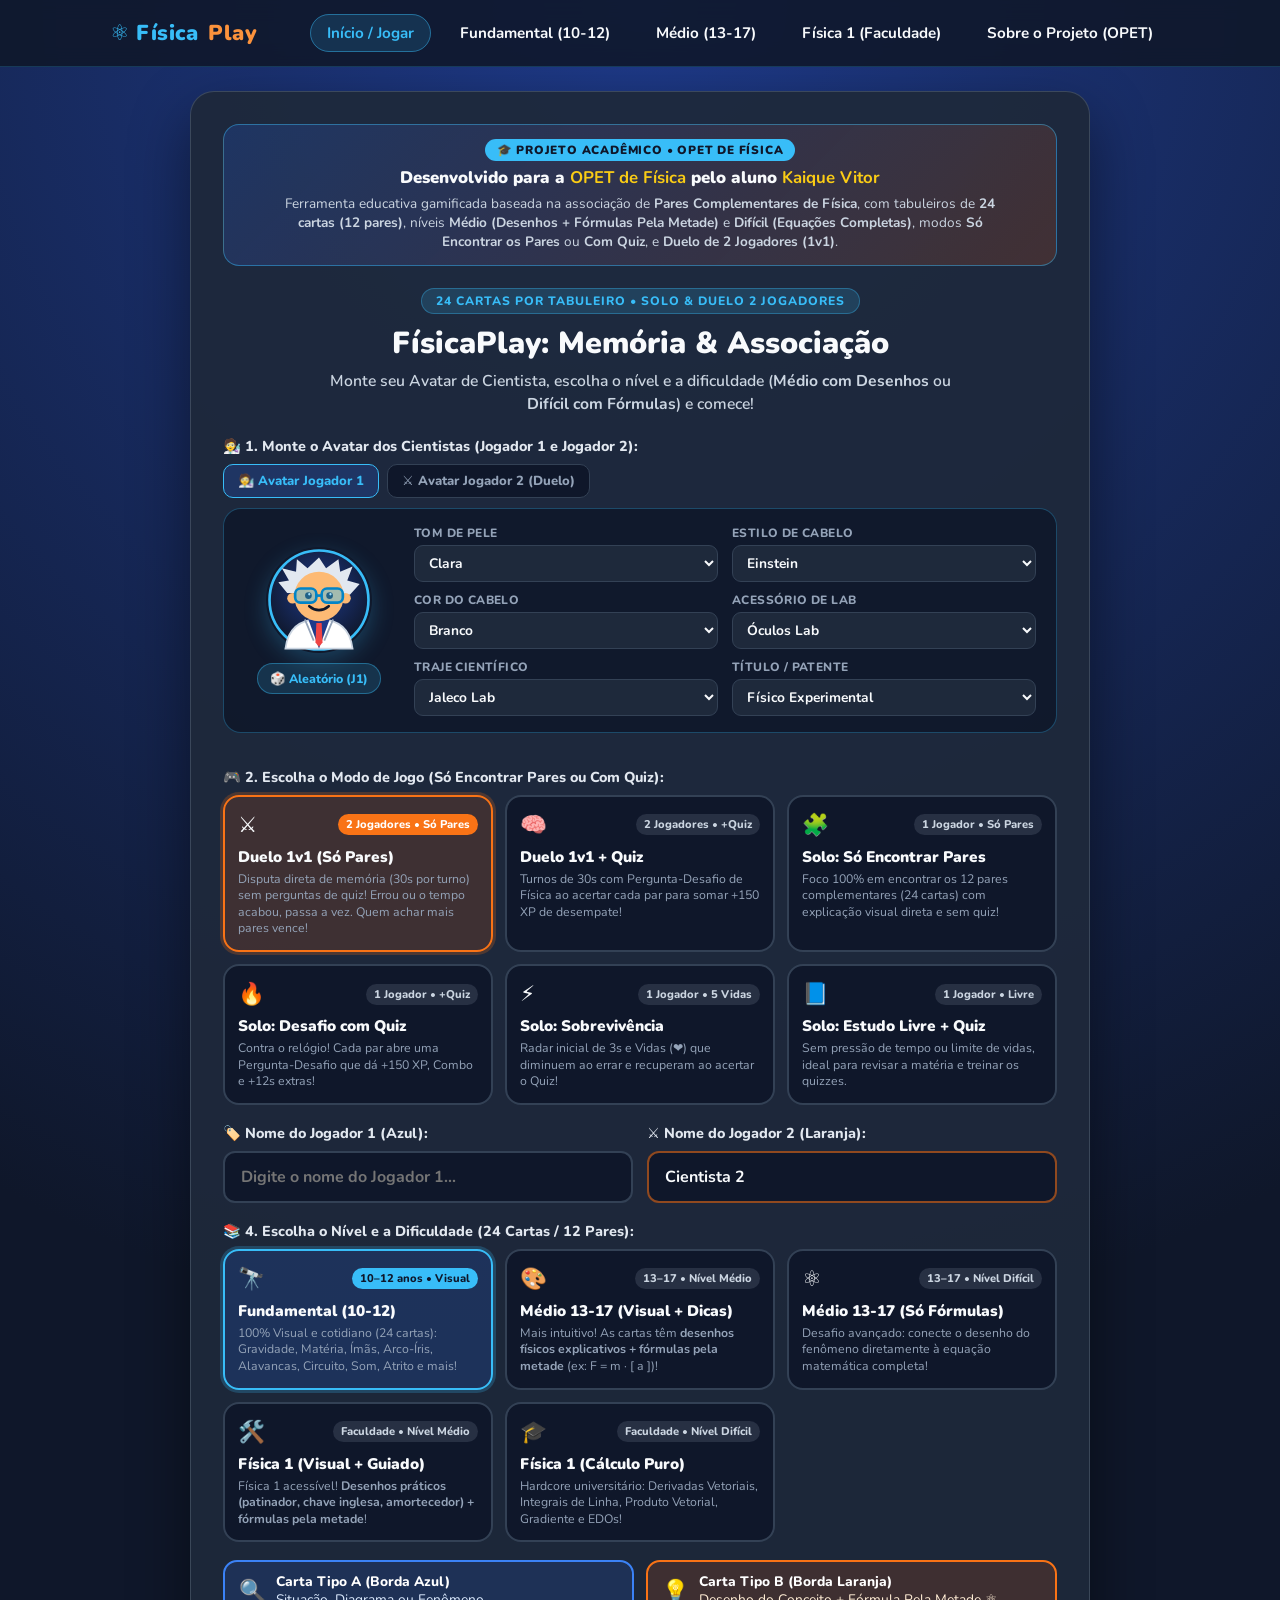
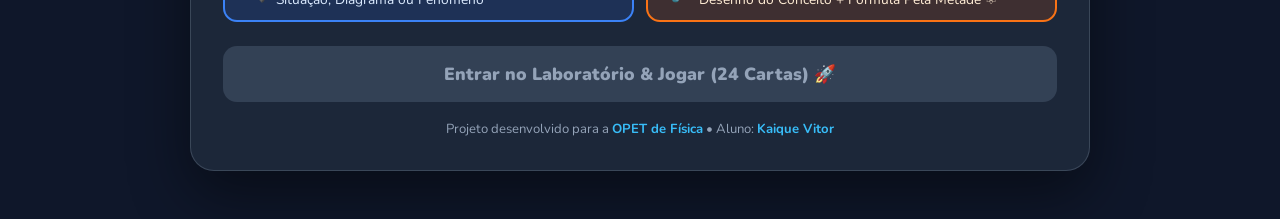
==== index.html @ 4a8e3b39 "Projeto FísicaPlay - OPET de Física (Kaique Vitor)" ====
<!DOCTYPE html>
<html lang="pt-BR">

<head>
    <meta charset="UTF-8">
    <meta name="viewport" content="width=device-width, initial-scale=1.0">
    <link rel="stylesheet" href="./css/reset.css">
    <link rel="stylesheet" href="./css/menu.css">
    <link rel="stylesheet" href="./css/login.css">
    <script defer src="./js/menu.js"></script>
    <script defer src="./js/avatar.js"></script>
    <script defer src="./js/login.js"></script>
    <title>FísicaPlay | Projeto OPET de Física - Kaique Vitor</title>
</head>

<body>
    <header id="header">
        <div class="container">
            <div class="flex">
                <a href="index.html" class="brand-logo">⚛️ Física<span>Play</span></a>
                <nav>
                    <ul>
                        <li><a href="index.html" class="active">Início / Jogar</a></li>
                        <li><a href="./page1.html">Fundamental (10-12)</a></li>
                        <li><a href="./pag2.html">Médio (13-17)</a></li>
                        <li><a href="./pag3.html">Física 1 (Faculdade)</a></li>
                        <li><a href="sobre.html">Sobre o Projeto (OPET)</a></li>
                    </ul>
                </nav>
            </div>
        </div>
    </header>

    <main class="home-main">
        <form class="login-form">
            <!-- Banner Institucional do Projeto OPET de Física - Aluno Kaique Vitor -->
            <div class="project-credit-banner">
                <span class="project-credit-tag">🎓 Projeto Acadêmico • OPET de Física</span>
                <p class="project-credit-title">
                    Desenvolvido para a <strong>OPET de Física</strong> pelo aluno <strong>Kaique Vitor</strong>
                </p>
                <p class="project-credit-desc">
                    Ferramenta educativa gamificada baseada na associação de <strong>Pares Complementares de Física</strong>, com tabuleiros de <strong>24 cartas (12 pares)</strong>, níveis <strong>Médio (Desenhos + Fórmulas Pela Metade)</strong> e <strong>Difícil (Equações Completas)</strong>, modos <strong>Só Encontrar os Pares</strong> ou <strong>Com Quiz</strong>, e <strong>Duelo de 2 Jogadores (1v1)</strong>.
                </p>
            </div>

            <div class="login__hearder">
                <span class="badge-pill">24 Cartas por Tabuleiro • Solo &amp; Duelo 2 Jogadores</span>
                <h1>FísicaPlay: Memória &amp; Associação</h1>
                <h2>Monte seu Avatar de Cientista, escolha o nível e a dificuldade (<strong>Médio com Desenhos</strong> ou <strong>Difícil com Fórmulas</strong>) e comece!</h2>
            </div>

            <!-- 1. Criador de Avatar de Cientista -->
            <div class="form-group">
                <span class="form-label">🧑‍🔬 1. Monte o Avatar dos Cientistas (Jogador 1 e Jogador 2):</span>
                <div id="avatar-creator-mount"></div>
            </div>

            <!-- 2. Seletor de Modo de Jogo -->
            <div class="form-group">
                <span class="form-label">🎮 2. Escolha o Modo de Jogo (Só Encontrar Pares ou Com Quiz):</span>
                <div class="mode-selector">
                    <label class="level-option">
                        <input type="radio" name="gameMode" value="duelo_pares" checked>
                        <div class="level-card">
                            <div class="level-card-header">
                                <span class="level-icon">⚔️</span>
                                <span class="level-age">2 Jogadores • Só Pares</span>
                            </div>
                            <div class="level-title">Duelo 1v1 (Só Pares)</div>
                            <p class="level-desc">Disputa direta de memória (30s por turno) sem perguntas de quiz! Errou ou o tempo acabou, passa a vez. Quem achar mais pares vence!</p>
                        </div>
                    </label>

                    <label class="level-option">
                        <input type="radio" name="gameMode" value="duelo">
                        <div class="level-card">
                            <div class="level-card-header">
                                <span class="level-icon">🧠</span>
                                <span class="level-age">2 Jogadores • +Quiz</span>
                            </div>
                            <div class="level-title">Duelo 1v1 + Quiz</div>
                            <p class="level-desc">Turnos de 30s com Pergunta-Desafio de Física ao acertar cada par para somar +150 XP de desempate!</p>
                        </div>
                    </label>

                    <label class="level-option">
                        <input type="radio" name="gameMode" value="solo_pares">
                        <div class="level-card">
                            <div class="level-card-header">
                                <span class="level-icon">🧩</span>
                                <span class="level-age">1 Jogador • Só Pares</span>
                            </div>
                            <div class="level-title">Solo: Só Encontrar Pares</div>
                            <p class="level-desc">Foco 100% em encontrar os 12 pares complementares (24 cartas) com explicação visual direta e sem quiz!</p>
                        </div>
                    </label>

                    <label class="level-option">
                        <input type="radio" name="gameMode" value="desafio">
                        <div class="level-card">
                            <div class="level-card-header">
                                <span class="level-icon">🔥</span>
                                <span class="level-age">1 Jogador • +Quiz</span>
                            </div>
                            <div class="level-title">Solo: Desafio com Quiz</div>
                            <p class="level-desc">Contra o relógio! Cada par abre uma Pergunta-Desafio que dá +150 XP, Combo e +12s extras!</p>
                        </div>
                    </label>

                    <label class="level-option">
                        <input type="radio" name="gameMode" value="sobrevivencia">
                        <div class="level-card">
                            <div class="level-card-header">
                                <span class="level-icon">⚡</span>
                                <span class="level-age">1 Jogador • 5 Vidas</span>
                            </div>
                            <div class="level-title">Solo: Sobrevivência</div>
                            <p class="level-desc">Radar inicial de 3s e Vidas (❤️) que diminuem ao errar e recuperam ao acertar o Quiz!</p>
                        </div>
                    </label>

                    <label class="level-option">
                        <input type="radio" name="gameMode" value="exploracao">
                        <div class="level-card">
                            <div class="level-card-header">
                                <span class="level-icon">📘</span>
                                <span class="level-age">1 Jogador • Livre</span>
                            </div>
                            <div class="level-title">Solo: Estudo Livre + Quiz</div>
                            <p class="level-desc">Sem pressão de tempo ou limite de vidas, ideal para revisar a matéria e treinar os quizzes.</p>
                        </div>
                    </label>
                </div>
            </div>

            <!-- 3. Nomes dos Jogadores (Jogador 1 e Jogador 2) -->
            <div class="form-group">
                <div class="players-names-grid two-players" id="players-names-grid">
                    <div>
                        <label for="player-name" class="form-label">🏷️ Nome do Jogador 1 (Azul):</label>
                        <input
                            id="player-name"
                            type="text"
                            placeholder="Digite o nome do Jogador 1..."
                            class="login__input"
                            autocomplete="off"
                            required
                        >
                    </div>
                    <div class="p2-input-wrap" id="p2-input-wrap">
                        <label for="player2-name" class="form-label">⚔️ Nome do Jogador 2 (Laranja):</label>
                        <input
                            id="player2-name"
                            type="text"
                            placeholder="Digite o nome do Jogador 2..."
                            class="login__input"
                            autocomplete="off"
                            value="Cientista 2"
                        >
                    </div>
                </div>
            </div>

            <!-- 4. Seletor de Nível e Dificuldade (Médio Visual vs Difícil Fórmulas) -->
            <div class="form-group">
                <span class="form-label">📚 4. Escolha o Nível e a Dificuldade (24 Cartas / 12 Pares):</span>
                <div class="level-selector">
                    <!-- Nível 1: Fundamental (Mantido como está) -->
                    <label class="level-option">
                        <input type="radio" name="level" value="fundamental" checked>
                        <div class="level-card">
                            <div class="level-card-header">
                                <span class="level-icon">🔭</span>
                                <span class="level-age">10–12 anos • Visual</span>
                            </div>
                            <div class="level-title">Fundamental (10-12)</div>
                            <p class="level-desc">100% Visual e cotidiano (24 cartas): Gravidade, Matéria, Ímãs, Arco-Íris, Alavancas, Circuito, Som, Atrito e mais!</p>
                        </div>
                    </label>

                    <!-- Nível 2A: Ensino Médio (13-17) - Nível Médio (Desenhos + Fórmulas Pela Metade) -->
                    <label class="level-option">
                        <input type="radio" name="level" value="medio">
                        <div class="level-card">
                            <div class="level-card-header">
                                <span class="level-icon">🎨</span>
                                <span class="level-age">13–17 • Nível Médio</span>
                            </div>
                            <div class="level-title">Médio 13-17 (Visual + Dicas)</div>
                            <p class="level-desc">Mais intuitivo! As cartas têm <strong>desenhos físicos explicativos + fórmulas pela metade</strong> (ex: <code>F = m · [ a ]</code>)!</p>
                        </div>
                    </label>

                    <!-- Nível 2B: Ensino Médio (13-17) - Nível Difícil (Fórmulas Puras) -->
                    <label class="level-option">
                        <input type="radio" name="level" value="medio_dificil">
                        <div class="level-card">
                            <div class="level-card-header">
                                <span class="level-icon">⚛️</span>
                                <span class="level-age">13–17 • Nível Difícil</span>
                            </div>
                            <div class="level-title">Médio 13-17 (Só Fórmulas)</div>
                            <p class="level-desc">Desafio avançado: conecte o desenho do fenômeno diretamente à equação matemática completa!</p>
                        </div>
                    </label>

                    <!-- Nível 3A: Física 1 (Faculdade) - Nível Médio (Desenhos + Fórmulas Pela Metade) -->
                    <label class="level-option">
                        <input type="radio" name="level" value="faculdade">
                        <div class="level-card">
                            <div class="level-card-header">
                                <span class="level-icon">🛠️</span>
                                <span class="level-age">Faculdade • Nível Médio</span>
                            </div>
                            <div class="level-title">Física 1 (Visual + Guiado)</div>
                            <p class="level-desc">Física 1 acessível! <strong>Desenhos práticos (patinador, chave inglesa, amortecedor) + fórmulas pela metade</strong>!</p>
                        </div>
                    </label>

                    <!-- Nível 3B: Física 1 (Faculdade) - Nível Difícil (Cálculo & Equações) -->
                    <label class="level-option">
                        <input type="radio" name="level" value="faculdade_dificil">
                        <div class="level-card">
                            <div class="level-card-header">
                                <span class="level-icon">🎓</span>
                                <span class="level-age">Faculdade • Nível Difícil</span>
                            </div>
                            <div class="level-title">Física 1 (Cálculo Puro)</div>
                            <p class="level-desc">Hardcore universitário: Derivadas Vetoriais, Integrais de Linha, Produto Vetorial, Gradiente e EDOs!</p>
                        </div>
                    </label>
                </div>
            </div>

            <!-- Dica Visual de Jogabilidade (UX) -->
            <div class="ux-legend-preview">
                <div class="ux-pill ux-pill--a">
                    <span class="ux-pill-icon">🔍</span>
                    <div>
                        <strong>Carta Tipo A (Borda Azul)</strong>
                        Situação, Diagrama ou Fenômeno
                    </div>
                </div>
                <div class="ux-pill ux-pill--b">
                    <span class="ux-pill-icon">💡</span>
                    <div>
                        <strong>Carta Tipo B (Borda Laranja)</strong>
                        Desenho do Conceito + Fórmula Pela Metade ⚛️
                    </div>
                </div>
            </div>

            <button type="submit" class="login__button" disabled>Entrar no Laboratório &amp; Jogar (24 Cartas) 🚀</button>

            <p class="project-footer-note">
                Projeto desenvolvido para a <strong>OPET de Física</strong> • Aluno: <strong>Kaique Vitor</strong>
            </p>
        </form>
    </main>
</body>

</html>
---- css/menu.css ----
:root {
  --bg-dark: #0f172a;
  --bg-card: rgba(30, 41, 59, 0.92);
  --blue-phenom: #2563eb;
  --blue-phenom-light: #dbeafe;
  --orange-concept: #ea580c;
  --orange-concept-light: #ffedd5;
  --accent-green: #16a34a;
  --text-light: #f8fafc;
  --text-muted: #cbd5e1;
}

html, body {
  min-height: 100vh;
  background: radial-gradient(circle at top, #1e3a8a 0%, #0f172a 70%);
  color: var(--text-light);
}

.container {
  max-width: 1100px;
  margin: 0 auto;
  padding: 0 20px;
}

.flex {
  display: flex;
  align-items: center;
  justify-content: space-between;
  flex-wrap: wrap;
  gap: 16px;
}

header#header {
  width: 100%;
  padding: 18px 0;
  position: sticky;
  top: 0;
  left: 0;
  z-index: 100;
  background: rgba(15, 23, 42, 0.88);
  backdrop-filter: blur(10px);
  border-bottom: 1px solid rgba(56, 189, 248, 0.2);
}

.brand-logo {
  display: flex;
  align-items: center;
  gap: 10px;
  color: #38bdf8;
  font-weight: 900;
  font-size: 1.35rem;
  text-decoration: none;
  letter-spacing: 0.5px;
}

.brand-logo span {
  color: #fb923c;
}

header ul {
  display: flex;
  align-items: center;
  gap: 12px;
  flex-wrap: wrap;
}

header ul li a {
  color: var(--text-light);
  text-decoration: none;
  font-weight: 700;
  font-size: 0.95rem;
  padding: 8px 16px;
  border-radius: 999px;
  transition: all 0.2s ease;
  border: 1px solid transparent;
}

header ul li a:hover,
header ul li a.active {
  background: rgba(56, 189, 248, 0.15);
  border-color: rgba(56, 189, 248, 0.45);
  color: #38bdf8;
}

@media screen and (max-width: 768px) {
  .flex {
    justify-content: center;
  }
  header ul {
    justify-content: center;
  }
}
---- css/login.css ----
.home-main {
  min-height: calc(100vh - 76px);
  display: flex;
  flex-direction: column;
  align-items: center;
  justify-content: center;
  padding: 24px 16px 48px;
}

.login-form {
  width: 100%;
  max-width: 900px;
  background: rgba(30, 41, 59, 0.94);
  border: 1px solid rgba(148, 163, 184, 0.25);
  border-radius: 24px;
  padding: 32px;
  box-shadow: 0 24px 60px rgba(0, 0, 0, 0.45);
  display: flex;
  flex-direction: column;
  align-items: center;
  text-align: center;
}

/* Card Institucional do Projeto OPET de Física - Kaique Vitor */
.project-credit-banner {
  width: 100%;
  background: linear-gradient(135deg, rgba(37, 99, 235, 0.22) 0%, rgba(234, 88, 12, 0.18) 100%);
  border: 1.5px solid rgba(56, 189, 248, 0.45);
  border-radius: 16px;
  padding: 14px 18px;
  margin-bottom: 22px;
  display: flex;
  flex-direction: column;
  align-items: center;
  gap: 5px;
  text-align: center;
}

.project-credit-tag {
  background: #38bdf8;
  color: #0f172a;
  font-size: 0.74rem;
  font-weight: 900;
  text-transform: uppercase;
  letter-spacing: 0.8px;
  padding: 3px 12px;
  border-radius: 999px;
}

.project-credit-title {
  font-size: 1.05rem;
  font-weight: 900;
  color: #f8fafc;
}

.project-credit-title strong {
  color: #facc15;
}

.project-credit-desc {
  font-size: 0.85rem;
  color: #cbd5e1;
  max-width: 720px;
  line-height: 1.4;
}

.login__hearder {
  display: flex;
  flex-direction: column;
  align-items: center;
  margin-bottom: 20px;
}

.login__hearder img {
  width: 70px;
  height: 70px;
  object-fit: contain;
  margin-bottom: 8px;
  filter: drop-shadow(0 6px 14px rgba(56, 189, 248, 0.35));
}

.login__hearder .badge-pill {
  background: rgba(56, 189, 248, 0.16);
  color: #38bdf8;
  border: 1px solid rgba(56, 189, 248, 0.35);
  font-size: 0.76rem;
  font-weight: 800;
  text-transform: uppercase;
  letter-spacing: 1px;
  padding: 4px 14px;
  border-radius: 999px;
  margin-bottom: 8px;
}

.login__hearder h1 {
  color: #f8fafc;
  font-size: 1.9rem;
  font-weight: 900;
  margin-bottom: 6px;
}

.login__hearder h2 {
  color: #cbd5e1;
  font-size: 0.98rem;
  font-weight: 600;
  max-width: 640px;
  line-height: 1.45;
}

/* Abas do Criador de Avatar (Jogador 1 vs Jogador 2) */
.avatar-slot-tabs {
  display: flex;
  gap: 8px;
  margin-bottom: 10px;
}

.avatar-slot-tab {
  background: #0f172a;
  color: #94a3b8;
  border: 1.5px solid #334155;
  padding: 7px 14px;
  border-radius: 10px;
  font-size: 0.82rem;
  font-weight: 800;
  cursor: pointer;
  transition: all 0.18s ease;
}

.avatar-slot-tab.active-slot-1 {
  background: rgba(37, 99, 235, 0.22);
  border-color: #38bdf8;
  color: #38bdf8;
}

.avatar-slot-tab.active-slot-2 {
  background: rgba(234, 88, 12, 0.22);
  border-color: #f97316;
  color: #fb923c;
}

/* Criador de Avatar de Cientista */
.avatar-creator-card {
  width: 100%;
  background: rgba(15, 23, 42, 0.85);
  border: 1px solid rgba(56, 189, 248, 0.3);
  border-radius: 18px;
  padding: 16px 20px;
  margin-bottom: 16px;
  display: grid;
  grid-template-columns: 150px 1fr;
  gap: 20px;
  align-items: center;
  text-align: left;
}

.avatar-creator-card.slot-2-card {
  border-color: rgba(249, 115, 22, 0.45);
}

.avatar-preview-column {
  display: flex;
  flex-direction: column;
  align-items: center;
  gap: 10px;
}

.avatar-preview-box {
  width: 106px;
  height: 106px;
  border-radius: 50%;
  box-shadow: 0 8px 22px rgba(56, 189, 248, 0.25);
}

.avatar-preview-box svg {
  width: 100%;
  height: 100%;
  display: block;
}

.btn-random-avatar {
  background: rgba(56, 189, 248, 0.16);
  color: #38bdf8;
  border: 1px solid rgba(56, 189, 248, 0.4);
  border-radius: 999px;
  padding: 6px 12px;
  font-size: 0.78rem;
  font-weight: 800;
  cursor: pointer;
  transition: all 0.18s ease;
}

.btn-random-avatar:hover {
  background: #38bdf8;
  color: #0f172a;
}

.avatar-controls-grid {
  display: grid;
  grid-template-columns: 1fr 1fr;
  gap: 10px 14px;
}

.avatar-control-item {
  display: flex;
  flex-direction: column;
  gap: 4px;
}

.avatar-control-item label {
  font-size: 0.75rem;
  font-weight: 800;
  color: #94a3b8;
  text-transform: uppercase;
  letter-spacing: 0.4px;
}

.avatar-select {
  background: #1e293b;
  color: #f8fafc;
  border: 1px solid #334155;
  border-radius: 9px;
  padding: 7px 10px;
  font-size: 0.86rem;
  font-weight: 700;
  outline: none;
  cursor: pointer;
}

.avatar-select:focus {
  border-color: #38bdf8;
}

/* Campos de Nome (Jogador 1 e Jogador 2 lado a lado no modo Duelo) */
.players-names-grid {
  display: grid;
  grid-template-columns: 1fr;
  gap: 14px;
  width: 100%;
}

.players-names-grid.two-players {
  grid-template-columns: 1fr 1fr;
}

.p2-input-wrap.hidden {
  display: none;
}

.p2-input-wrap .login__input {
  border-color: rgba(249, 115, 22, 0.55);
}

.p2-input-wrap .login__input:focus {
  border-color: #f97316;
  box-shadow: 0 0 0 3px rgba(249, 115, 22, 0.22);
}

/* Legenda Visual Tipo A vs Tipo B */
.ux-legend-preview {
  display: grid;
  grid-template-columns: 1fr 1fr;
  gap: 12px;
  width: 100%;
  margin-bottom: 18px;
}

.ux-pill {
  display: flex;
  align-items: center;
  gap: 10px;
  padding: 11px 14px;
  border-radius: 14px;
  text-align: left;
  font-size: 0.86rem;
  line-height: 1.3;
}

.ux-pill--a {
  background: rgba(37, 99, 235, 0.16);
  border: 2px solid #3b82f6;
  color: #dbeafe;
}

.ux-pill--b {
  background: rgba(234, 88, 12, 0.16);
  border: 2px solid #f97316;
  color: #ffedd5;
}

.ux-pill-icon {
  font-size: 1.35rem;
  flex-shrink: 0;
}

.ux-pill strong {
  display: block;
  font-weight: 800;
  color: #ffffff;
}

.form-group {
  width: 100%;
  margin-bottom: 18px;
  text-align: left;
}

.form-label {
  display: block;
  font-size: 0.9rem;
  font-weight: 800;
  color: #e2e8f0;
  margin-bottom: 8px;
}

.login__input {
  background: #0f172a;
  border: 2px solid #334155;
  border-radius: 12px;
  color: #f8fafc;
  font-size: 1rem;
  font-weight: 700;
  outline: none;
  padding: 13px 16px;
  width: 100%;
  transition: border-color 0.2s ease, box-shadow 0.2s ease;
}

.login__input:focus {
  border-color: #38bdf8;
  box-shadow: 0 0 0 3px rgba(56, 189, 248, 0.2);
}

/* Seletor de 3 Níveis e Modos de Jogo */
.level-selector,
.mode-selector {
  display: grid;
  grid-template-columns: repeat(3, 1fr);
  gap: 12px;
  width: 100%;
}

.level-option {
  position: relative;
  cursor: pointer;
}

.level-option input[type="radio"] {
  position: absolute;
  opacity: 0;
  pointer-events: none;
}

.level-card {
  display: flex;
  flex-direction: column;
  align-items: flex-start;
  padding: 13px;
  border-radius: 16px;
  background: #0f172a;
  border: 2px solid #334155;
  transition: all 0.2s ease;
  height: 100%;
  text-align: left;
}

.level-card-header {
  display: flex;
  align-items: center;
  justify-content: space-between;
  width: 100%;
  margin-bottom: 6px;
}

.level-icon {
  font-size: 1.35rem;
}

.level-age {
  font-size: 0.7rem;
  font-weight: 800;
  padding: 3px 8px;
  border-radius: 999px;
  background: rgba(148, 163, 184, 0.18);
  color: #cbd5e1;
}

.level-title {
  font-size: 0.96rem;
  font-weight: 900;
  color: #f8fafc;
  margin-bottom: 4px;
}

.level-desc {
  font-size: 0.77rem;
  color: #94a3b8;
  line-height: 1.35;
}

.level-option input[type="radio"]:checked + .level-card {
  border-color: #38bdf8;
  background: rgba(37, 99, 235, 0.18);
  box-shadow: 0 0 0 3px rgba(56, 189, 248, 0.22);
}

.level-option input[type="radio"]:checked + .level-card .level-age {
  background: #38bdf8;
  color: #0f172a;
}

.mode-selector .level-option input[type="radio"]:checked + .level-card {
  border-color: #f97316;
  background: rgba(234, 88, 12, 0.16);
  box-shadow: 0 0 0 3px rgba(249, 115, 22, 0.22);
}

.mode-selector .level-option input[type="radio"]:checked + .level-card .level-age {
  background: #f97316;
  color: #ffffff;
}

.login__button {
  background: linear-gradient(135deg, #2563eb 0%, #0284c7 100%);
  border-radius: 14px;
  color: #ffffff;
  cursor: pointer;
  font-size: 1.1rem;
  font-weight: 900;
  padding: 16px 24px;
  width: 100%;
  margin-top: 6px;
  transition: transform 0.15s ease, box-shadow 0.2s ease, opacity 0.2s ease;
  box-shadow: 0 10px 25px rgba(37, 99, 235, 0.4);
}

.login__button:hover:not(:disabled) {
  transform: translateY(-2px);
  box-shadow: 0 14px 30px rgba(37, 99, 235, 0.55);
}

.login__button:disabled {
  background: #334155;
  color: #94a3b8;
  cursor: not-allowed;
  box-shadow: none;
}

.project-footer-note {
  margin-top: 18px;
  font-size: 0.82rem;
  color: #94a3b8;
  text-align: center;
}

.project-footer-note strong {
  color: #38bdf8;
}

@media screen and (max-width: 780px) {
  .login-form {
    padding: 22px 16px;
  }
  .avatar-creator-card {
    grid-template-columns: 1fr;
    justify-items: center;
  }
  .avatar-controls-grid {
    width: 100%;
  }
  .ux-legend-preview,
  .level-selector,
  .mode-selector,
  .players-names-grid.two-players {
    grid-template-columns: 1fr;
  }
  .login__hearder h1 {
    font-size: 1.55rem;
  }
}
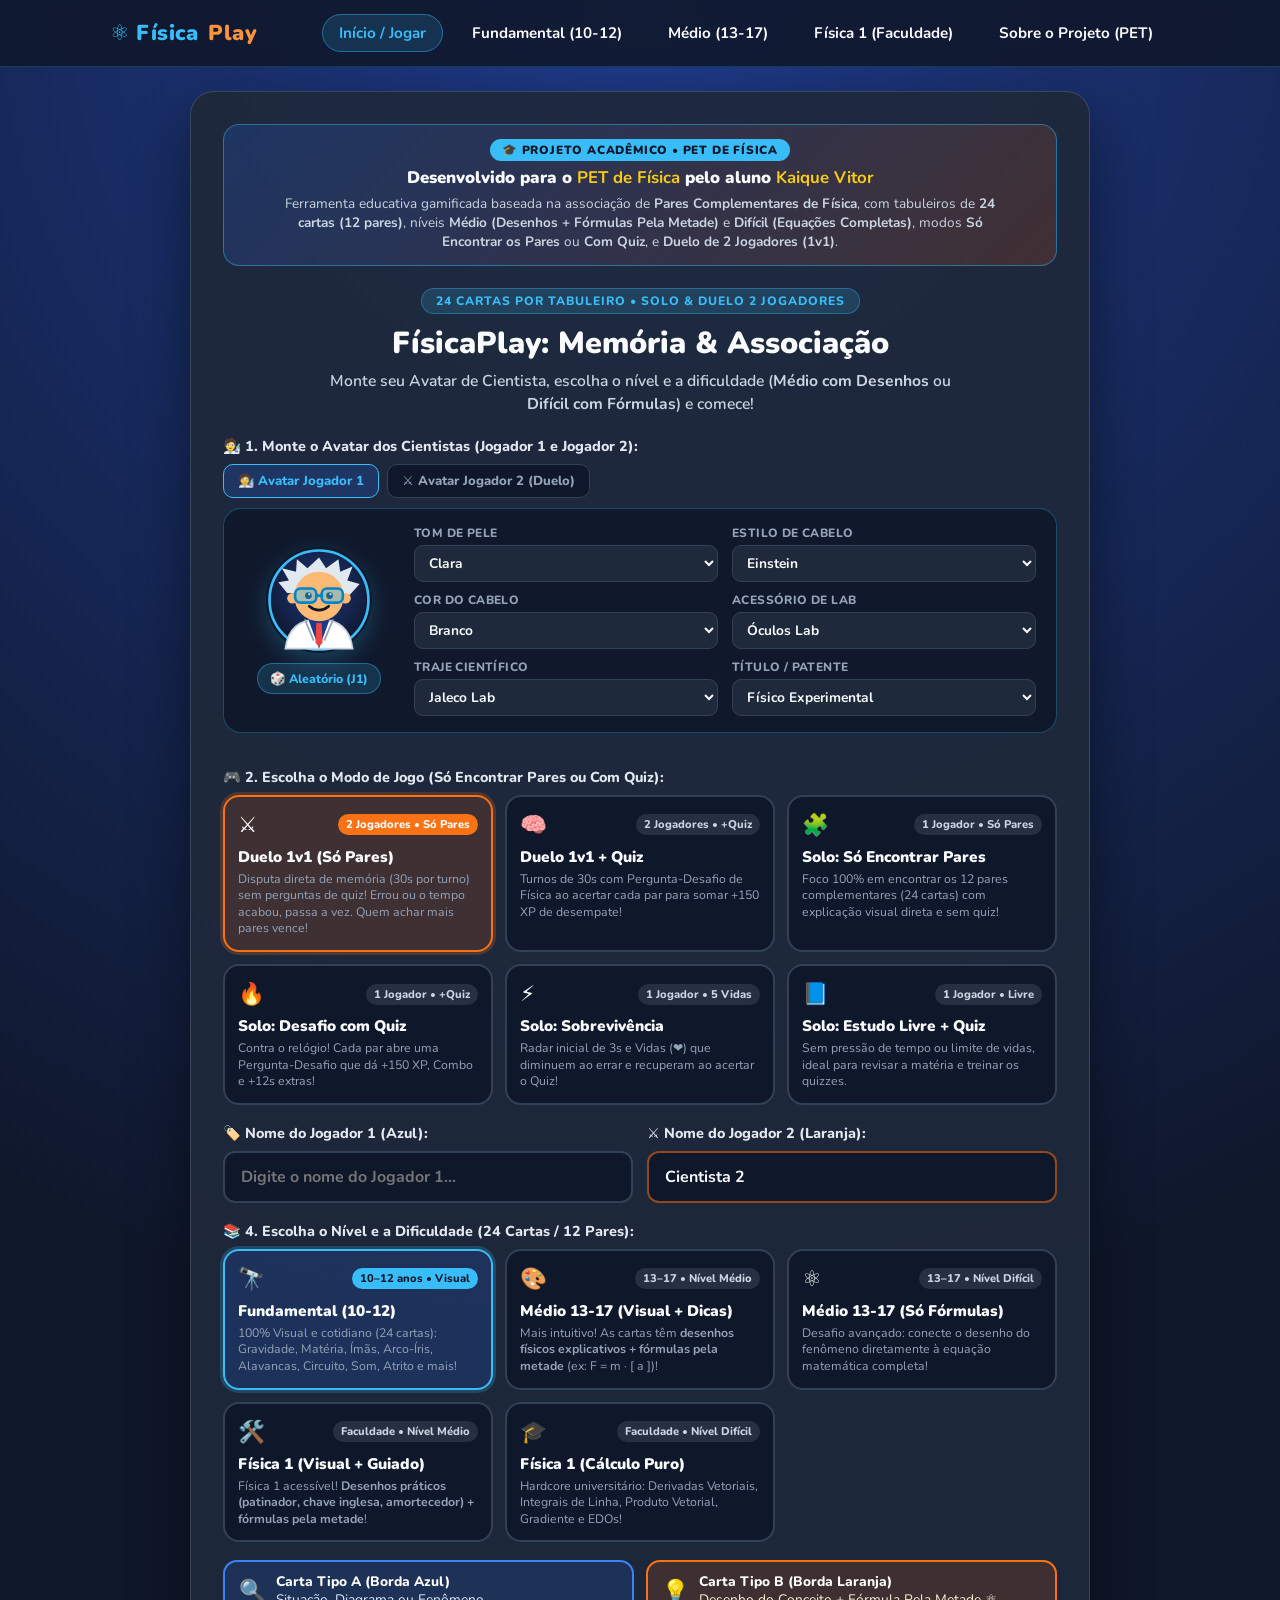
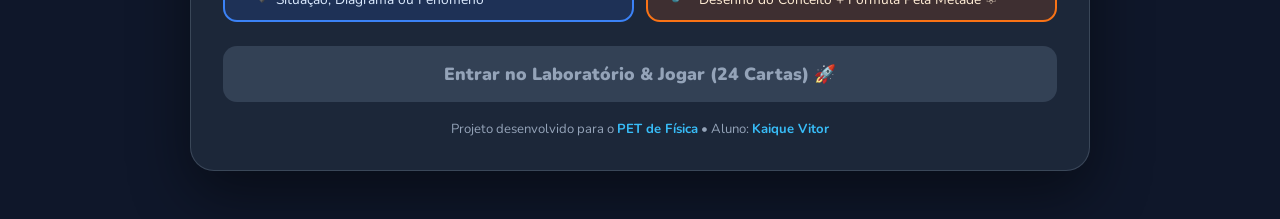
==== commit d3ddea10: "Projeto FísicaPlay - PET de Física (Kaique Vitor)" ====
--- a/index.html
+++ b/index.html
@@ -10,7 +10,7 @@
     <script defer src="./js/menu.js"></script>
     <script defer src="./js/avatar.js"></script>
     <script defer src="./js/login.js"></script>
-    <title>FísicaPlay | Projeto OPET de Física - Kaique Vitor</title>
+    <title>FísicaPlay | Projeto PET de Física - Kaique Vitor</title>
 </head>
 
 <body>
@@ -24,7 +24,7 @@
                         <li><a href="./page1.html">Fundamental (10-12)</a></li>
                         <li><a href="./pag2.html">Médio (13-17)</a></li>
                         <li><a href="./pag3.html">Física 1 (Faculdade)</a></li>
-                        <li><a href="sobre.html">Sobre o Projeto (OPET)</a></li>
+                        <li><a href="sobre.html">Sobre o Projeto (PET)</a></li>
                     </ul>
                 </nav>
             </div>
@@ -33,11 +33,11 @@
 
     <main class="home-main">
         <form class="login-form">
-            <!-- Banner Institucional do Projeto OPET de Física - Aluno Kaique Vitor -->
+            <!-- Banner Institucional do Projeto PET de Física - Aluno Kaique Vitor -->
             <div class="project-credit-banner">
-                <span class="project-credit-tag">🎓 Projeto Acadêmico • OPET de Física</span>
+                <span class="project-credit-tag">🎓 Projeto Acadêmico • PET de Física</span>
                 <p class="project-credit-title">
-                    Desenvolvido para a <strong>OPET de Física</strong> pelo aluno <strong>Kaique Vitor</strong>
+                    Desenvolvido para o <strong>PET de Física</strong> pelo aluno <strong>Kaique Vitor</strong>
                 </p>
                 <p class="project-credit-desc">
                     Ferramenta educativa gamificada baseada na associação de <strong>Pares Complementares de Física</strong>, com tabuleiros de <strong>24 cartas (12 pares)</strong>, níveis <strong>Médio (Desenhos + Fórmulas Pela Metade)</strong> e <strong>Difícil (Equações Completas)</strong>, modos <strong>Só Encontrar os Pares</strong> ou <strong>Com Quiz</strong>, e <strong>Duelo de 2 Jogadores (1v1)</strong>.
@@ -254,7 +254,7 @@
             <button type="submit" class="login__button" disabled>Entrar no Laboratório &amp; Jogar (24 Cartas) 🚀</button>
 
             <p class="project-footer-note">
-                Projeto desenvolvido para a <strong>OPET de Física</strong> • Aluno: <strong>Kaique Vitor</strong>
+                Projeto desenvolvido para o <strong>PET de Física</strong> • Aluno: <strong>Kaique Vitor</strong>
             </p>
         </form>
     </main>
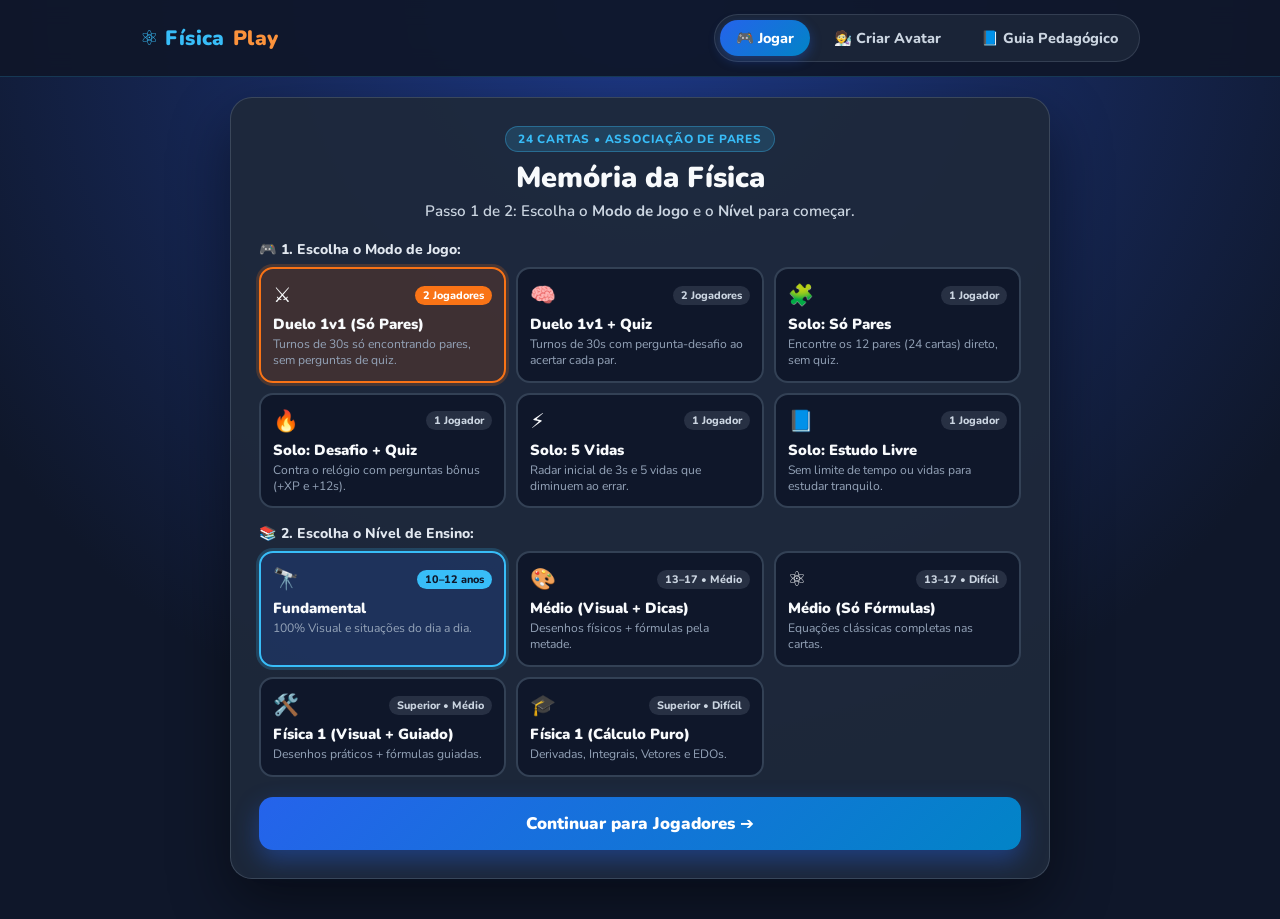
==== commit c58ae583: "Projeto FísicaPlay - PET de Física (Kaique Vitor)" ====
--- a/index.html
+++ b/index.html
@@ -10,7 +10,7 @@
     <script defer src="./js/menu.js"></script>
     <script defer src="./js/avatar.js"></script>
     <script defer src="./js/login.js"></script>
-    <title>FísicaPlay | Projeto PET de Física - Kaique Vitor</title>
+    <title>FísicaPlay | Jogo da Memória de Física</title>
 </head>
 
 <body>
@@ -20,11 +20,9 @@
                 <a href="index.html" class="brand-logo">⚛️ Física<span>Play</span></a>
                 <nav>
                     <ul>
-                        <li><a href="index.html" class="active">Início / Jogar</a></li>
-                        <li><a href="./page1.html">Fundamental (10-12)</a></li>
-                        <li><a href="./pag2.html">Médio (13-17)</a></li>
-                        <li><a href="./pag3.html">Física 1 (Faculdade)</a></li>
-                        <li><a href="sobre.html">Sobre o Projeto (PET)</a></li>
+                        <li><a href="index.html" class="active">🎮 Jogar</a></li>
+                        <li><a href="avatar.html">🧑‍🔬 Criar Avatar</a></li>
+                        <li><a href="sobre.html">📘 Guia Pedagógico</a></li>
                     </ul>
                 </nav>
             </div>
@@ -33,229 +31,226 @@
 
     <main class="home-main">
         <form class="login-form">
-            <!-- Banner Institucional do Projeto PET de Física - Aluno Kaique Vitor -->
-            <div class="project-credit-banner">
-                <span class="project-credit-tag">🎓 Projeto Acadêmico • PET de Física</span>
-                <p class="project-credit-title">
-                    Desenvolvido para o <strong>PET de Física</strong> pelo aluno <strong>Kaique Vitor</strong>
-                </p>
-                <p class="project-credit-desc">
-                    Ferramenta educativa gamificada baseada na associação de <strong>Pares Complementares de Física</strong>, com tabuleiros de <strong>24 cartas (12 pares)</strong>, níveis <strong>Médio (Desenhos + Fórmulas Pela Metade)</strong> e <strong>Difícil (Equações Completas)</strong>, modos <strong>Só Encontrar os Pares</strong> ou <strong>Com Quiz</strong>, e <strong>Duelo de 2 Jogadores (1v1)</strong>.
-                </p>
-            </div>
-
             <div class="login__hearder">
-                <span class="badge-pill">24 Cartas por Tabuleiro • Solo &amp; Duelo 2 Jogadores</span>
-                <h1>FísicaPlay: Memória &amp; Associação</h1>
-                <h2>Monte seu Avatar de Cientista, escolha o nível e a dificuldade (<strong>Médio com Desenhos</strong> ou <strong>Difícil com Fórmulas</strong>) e comece!</h2>
-            </div>
-
-            <!-- 1. Criador de Avatar de Cientista -->
-            <div class="form-group">
-                <span class="form-label">🧑‍🔬 1. Monte o Avatar dos Cientistas (Jogador 1 e Jogador 2):</span>
-                <div id="avatar-creator-mount"></div>
-            </div>
-
-            <!-- 2. Seletor de Modo de Jogo -->
-            <div class="form-group">
-                <span class="form-label">🎮 2. Escolha o Modo de Jogo (Só Encontrar Pares ou Com Quiz):</span>
-                <div class="mode-selector">
-                    <label class="level-option">
-                        <input type="radio" name="gameMode" value="duelo_pares" checked>
-                        <div class="level-card">
-                            <div class="level-card-header">
-                                <span class="level-icon">⚔️</span>
-                                <span class="level-age">2 Jogadores • Só Pares</span>
-                            </div>
-                            <div class="level-title">Duelo 1v1 (Só Pares)</div>
-                            <p class="level-desc">Disputa direta de memória (30s por turno) sem perguntas de quiz! Errou ou o tempo acabou, passa a vez. Quem achar mais pares vence!</p>
+                <span class="badge-pill">24 Cartas • Associação de Pares</span>
+                <h1>Memória da Física</h1>
+                <h2 id="step-subtitle">Passo 1 de 2: Escolha o <strong>Modo de Jogo</strong> e o <strong>Nível</strong> para começar.</h2>
+            </div>
+
+            <!-- ==============================================================
+                 ETAPA 1: ESCOLHER MODO DE JOGO E NÍVEL (TELA CLEAN E OBJETIVA)
+                 ============================================================== -->
+            <div id="step-1-container" class="step-container">
+                <!-- 1. Modo de Jogo -->
+                <div class="form-group">
+                    <span class="form-label">🎮 1. Escolha o Modo de Jogo:</span>
+                    <div class="mode-selector">
+                        <label class="level-option">
+                            <input type="radio" name="gameMode" value="duelo_pares" checked>
+                            <div class="level-card">
+                                <div class="level-card-header">
+                                    <span class="level-icon">⚔️</span>
+                                    <span class="level-age">2 Jogadores</span>
+                                </div>
+                                <div class="level-title">Duelo 1v1 (Só Pares)</div>
+                                <p class="level-desc">Turnos de 30s só encontrando pares, sem perguntas de quiz.</p>
+                            </div>
+                        </label>
+
+                        <label class="level-option">
+                            <input type="radio" name="gameMode" value="duelo">
+                            <div class="level-card">
+                                <div class="level-card-header">
+                                    <span class="level-icon">🧠</span>
+                                    <span class="level-age">2 Jogadores</span>
+                                </div>
+                                <div class="level-title">Duelo 1v1 + Quiz</div>
+                                <p class="level-desc">Turnos de 30s com pergunta-desafio ao acertar cada par.</p>
+                            </div>
+                        </label>
+
+                        <label class="level-option">
+                            <input type="radio" name="gameMode" value="solo_pares">
+                            <div class="level-card">
+                                <div class="level-card-header">
+                                    <span class="level-icon">🧩</span>
+                                    <span class="level-age">1 Jogador</span>
+                                </div>
+                                <div class="level-title">Solo: Só Pares</div>
+                                <p class="level-desc">Encontre os 12 pares (24 cartas) direto, sem quiz.</p>
+                            </div>
+                        </label>
+
+                        <label class="level-option">
+                            <input type="radio" name="gameMode" value="desafio">
+                            <div class="level-card">
+                                <div class="level-card-header">
+                                    <span class="level-icon">🔥</span>
+                                    <span class="level-age">1 Jogador</span>
+                                </div>
+                                <div class="level-title">Solo: Desafio + Quiz</div>
+                                <p class="level-desc">Contra o relógio com perguntas bônus (+XP e +12s).</p>
+                            </div>
+                        </label>
+
+                        <label class="level-option">
+                            <input type="radio" name="gameMode" value="sobrevivencia">
+                            <div class="level-card">
+                                <div class="level-card-header">
+                                    <span class="level-icon">⚡</span>
+                                    <span class="level-age">1 Jogador</span>
+                                </div>
+                                <div class="level-title">Solo: 5 Vidas</div>
+                                <p class="level-desc">Radar inicial de 3s e 5 vidas que diminuem ao errar.</p>
+                            </div>
+                        </label>
+
+                        <label class="level-option">
+                            <input type="radio" name="gameMode" value="exploracao">
+                            <div class="level-card">
+                                <div class="level-card-header">
+                                    <span class="level-icon">📘</span>
+                                    <span class="level-age">1 Jogador</span>
+                                </div>
+                                <div class="level-title">Solo: Estudo Livre</div>
+                                <p class="level-desc">Sem limite de tempo ou vidas para estudar tranquilo.</p>
+                            </div>
+                        </label>
+                    </div>
+                </div>
+
+                <!-- 2. Nível de Ensino -->
+                <div class="form-group">
+                    <span class="form-label">📚 2. Escolha o Nível de Ensino:</span>
+                    <div class="level-selector">
+                        <label class="level-option">
+                            <input type="radio" name="level" value="fundamental" checked>
+                            <div class="level-card">
+                                <div class="level-card-header">
+                                    <span class="level-icon">🔭</span>
+                                    <span class="level-age">10–12 anos</span>
+                                </div>
+                                <div class="level-title">Fundamental</div>
+                                <p class="level-desc">100% Visual e situações do dia a dia.</p>
+                            </div>
+                        </label>
+
+                        <label class="level-option">
+                            <input type="radio" name="level" value="medio">
+                            <div class="level-card">
+                                <div class="level-card-header">
+                                    <span class="level-icon">🎨</span>
+                                    <span class="level-age">13–17 • Médio</span>
+                                </div>
+                                <div class="level-title">Médio (Visual + Dicas)</div>
+                                <p class="level-desc">Desenhos físicos + fórmulas pela metade.</p>
+                            </div>
+                        </label>
+
+                        <label class="level-option">
+                            <input type="radio" name="level" value="medio_dificil">
+                            <div class="level-card">
+                                <div class="level-card-header">
+                                    <span class="level-icon">⚛️</span>
+                                    <span class="level-age">13–17 • Difícil</span>
+                                </div>
+                                <div class="level-title">Médio (Só Fórmulas)</div>
+                                <p class="level-desc">Equações clássicas completas nas cartas.</p>
+                            </div>
+                        </label>
+
+                        <label class="level-option">
+                            <input type="radio" name="level" value="faculdade">
+                            <div class="level-card">
+                                <div class="level-card-header">
+                                    <span class="level-icon">🛠️</span>
+                                    <span class="level-age">Superior • Médio</span>
+                                </div>
+                                <div class="level-title">Física 1 (Visual + Guiado)</div>
+                                <p class="level-desc">Desenhos práticos + fórmulas guiadas.</p>
+                            </div>
+                        </label>
+
+                        <label class="level-option">
+                            <input type="radio" name="level" value="faculdade_dificil">
+                            <div class="level-card">
+                                <div class="level-card-header">
+                                    <span class="level-icon">🎓</span>
+                                    <span class="level-age">Superior • Difícil</span>
+                                </div>
+                                <div class="level-title">Física 1 (Cálculo Puro)</div>
+                                <p class="level-desc">Derivadas, Integrais, Vetores e EDOs.</p>
+                            </div>
+                        </label>
+                    </div>
+                </div>
+
+                <button type="button" id="btn-next-step" class="login__button">
+                    Continuar para Jogadores ➔
+                </button>
+            </div>
+
+            <!-- ==============================================================
+                 ETAPA 2: NOME E AVATAR DOS JOGADORES (APARECE APÓS ESCOLHER O MODO)
+                 ============================================================== -->
+            <div id="step-2-container" class="step-container hidden">
+                <div class="selected-summary-bar">
+                    <span id="selected-mode-summary" class="summary-pill">⚔️ Duelo 1v1 • 🔭 Fundamental</span>
+                    <button type="button" id="btn-back-step" class="btn-change-mode">⬅ Alterar Modo/Nível</button>
+                </div>
+
+                <div class="players-setup-grid two-players" id="players-names-grid">
+                    <!-- Card Jogador 1 -->
+                    <div class="player-setup-card player-setup-card--p1">
+                        <div class="setup-avatar-row">
+                            <div id="preview-p1-avatar" class="setup-mini-avatar"></div>
+                            <div class="setup-avatar-actions">
+                                <span class="setup-player-tag tag-p1">Jogador 1 (Azul)</span>
+                                <div class="setup-avatar-btns">
+                                    <button type="button" id="btn-rand-p1" class="btn-mini-action">🎲 Sortear</button>
+                                    <a href="avatar.html" class="btn-mini-action">✏️ Editar Avatar</a>
+                                </div>
+                            </div>
                         </div>
-                    </label>
-
-                    <label class="level-option">
-                        <input type="radio" name="gameMode" value="duelo">
-                        <div class="level-card">
-                            <div class="level-card-header">
-                                <span class="level-icon">🧠</span>
-                                <span class="level-age">2 Jogadores • +Quiz</span>
-                            </div>
-                            <div class="level-title">Duelo 1v1 + Quiz</div>
-                            <p class="level-desc">Turnos de 30s com Pergunta-Desafio de Física ao acertar cada par para somar +150 XP de desempate!</p>
-                        </div>
-                    </label>
-
-                    <label class="level-option">
-                        <input type="radio" name="gameMode" value="solo_pares">
-                        <div class="level-card">
-                            <div class="level-card-header">
-                                <span class="level-icon">🧩</span>
-                                <span class="level-age">1 Jogador • Só Pares</span>
-                            </div>
-                            <div class="level-title">Solo: Só Encontrar Pares</div>
-                            <p class="level-desc">Foco 100% em encontrar os 12 pares complementares (24 cartas) com explicação visual direta e sem quiz!</p>
-                        </div>
-                    </label>
-
-                    <label class="level-option">
-                        <input type="radio" name="gameMode" value="desafio">
-                        <div class="level-card">
-                            <div class="level-card-header">
-                                <span class="level-icon">🔥</span>
-                                <span class="level-age">1 Jogador • +Quiz</span>
-                            </div>
-                            <div class="level-title">Solo: Desafio com Quiz</div>
-                            <p class="level-desc">Contra o relógio! Cada par abre uma Pergunta-Desafio que dá +150 XP, Combo e +12s extras!</p>
-                        </div>
-                    </label>
-
-                    <label class="level-option">
-                        <input type="radio" name="gameMode" value="sobrevivencia">
-                        <div class="level-card">
-                            <div class="level-card-header">
-                                <span class="level-icon">⚡</span>
-                                <span class="level-age">1 Jogador • 5 Vidas</span>
-                            </div>
-                            <div class="level-title">Solo: Sobrevivência</div>
-                            <p class="level-desc">Radar inicial de 3s e Vidas (❤️) que diminuem ao errar e recuperam ao acertar o Quiz!</p>
-                        </div>
-                    </label>
-
-                    <label class="level-option">
-                        <input type="radio" name="gameMode" value="exploracao">
-                        <div class="level-card">
-                            <div class="level-card-header">
-                                <span class="level-icon">📘</span>
-                                <span class="level-age">1 Jogador • Livre</span>
-                            </div>
-                            <div class="level-title">Solo: Estudo Livre + Quiz</div>
-                            <p class="level-desc">Sem pressão de tempo ou limite de vidas, ideal para revisar a matéria e treinar os quizzes.</p>
-                        </div>
-                    </label>
-                </div>
-            </div>
-
-            <!-- 3. Nomes dos Jogadores (Jogador 1 e Jogador 2) -->
-            <div class="form-group">
-                <div class="players-names-grid two-players" id="players-names-grid">
-                    <div>
-                        <label for="player-name" class="form-label">🏷️ Nome do Jogador 1 (Azul):</label>
+                        <label for="player-name" class="form-label">Nome do Jogador 1:</label>
                         <input
                             id="player-name"
                             type="text"
-                            placeholder="Digite o nome do Jogador 1..."
+                            placeholder="Digite seu nome..."
                             class="login__input"
                             autocomplete="off"
                             required
                         >
                     </div>
-                    <div class="p2-input-wrap" id="p2-input-wrap">
-                        <label for="player2-name" class="form-label">⚔️ Nome do Jogador 2 (Laranja):</label>
+
+                    <!-- Card Jogador 2 (Exibido apenas nos modos de 2 Jogadores) -->
+                    <div class="player-setup-card player-setup-card--p2 p2-input-wrap" id="p2-input-wrap">
+                        <div class="setup-avatar-row">
+                            <div id="preview-p2-avatar" class="setup-mini-avatar"></div>
+                            <div class="setup-avatar-actions">
+                                <span class="setup-player-tag tag-p2">Jogador 2 (Laranja)</span>
+                                <div class="setup-avatar-btns">
+                                    <button type="button" id="btn-rand-p2" class="btn-mini-action">🎲 Sortear</button>
+                                    <a href="avatar.html" class="btn-mini-action">✏️ Editar Avatar</a>
+                                </div>
+                            </div>
+                        </div>
+                        <label for="player2-name" class="form-label">Nome do Jogador 2:</label>
                         <input
                             id="player2-name"
                             type="text"
-                            placeholder="Digite o nome do Jogador 2..."
+                            placeholder="Nome do Jogador 2..."
                             class="login__input"
                             autocomplete="off"
                             value="Cientista 2"
                         >
                     </div>
                 </div>
-            </div>
-
-            <!-- 4. Seletor de Nível e Dificuldade (Médio Visual vs Difícil Fórmulas) -->
-            <div class="form-group">
-                <span class="form-label">📚 4. Escolha o Nível e a Dificuldade (24 Cartas / 12 Pares):</span>
-                <div class="level-selector">
-                    <!-- Nível 1: Fundamental (Mantido como está) -->
-                    <label class="level-option">
-                        <input type="radio" name="level" value="fundamental" checked>
-                        <div class="level-card">
-                            <div class="level-card-header">
-                                <span class="level-icon">🔭</span>
-                                <span class="level-age">10–12 anos • Visual</span>
-                            </div>
-                            <div class="level-title">Fundamental (10-12)</div>
-                            <p class="level-desc">100% Visual e cotidiano (24 cartas): Gravidade, Matéria, Ímãs, Arco-Íris, Alavancas, Circuito, Som, Atrito e mais!</p>
-                        </div>
-                    </label>
-
-                    <!-- Nível 2A: Ensino Médio (13-17) - Nível Médio (Desenhos + Fórmulas Pela Metade) -->
-                    <label class="level-option">
-                        <input type="radio" name="level" value="medio">
-                        <div class="level-card">
-                            <div class="level-card-header">
-                                <span class="level-icon">🎨</span>
-                                <span class="level-age">13–17 • Nível Médio</span>
-                            </div>
-                            <div class="level-title">Médio 13-17 (Visual + Dicas)</div>
-                            <p class="level-desc">Mais intuitivo! As cartas têm <strong>desenhos físicos explicativos + fórmulas pela metade</strong> (ex: <code>F = m · [ a ]</code>)!</p>
-                        </div>
-                    </label>
-
-                    <!-- Nível 2B: Ensino Médio (13-17) - Nível Difícil (Fórmulas Puras) -->
-                    <label class="level-option">
-                        <input type="radio" name="level" value="medio_dificil">
-                        <div class="level-card">
-                            <div class="level-card-header">
-                                <span class="level-icon">⚛️</span>
-                                <span class="level-age">13–17 • Nível Difícil</span>
-                            </div>
-                            <div class="level-title">Médio 13-17 (Só Fórmulas)</div>
-                            <p class="level-desc">Desafio avançado: conecte o desenho do fenômeno diretamente à equação matemática completa!</p>
-                        </div>
-                    </label>
-
-                    <!-- Nível 3A: Física 1 (Faculdade) - Nível Médio (Desenhos + Fórmulas Pela Metade) -->
-                    <label class="level-option">
-                        <input type="radio" name="level" value="faculdade">
-                        <div class="level-card">
-                            <div class="level-card-header">
-                                <span class="level-icon">🛠️</span>
-                                <span class="level-age">Faculdade • Nível Médio</span>
-                            </div>
-                            <div class="level-title">Física 1 (Visual + Guiado)</div>
-                            <p class="level-desc">Física 1 acessível! <strong>Desenhos práticos (patinador, chave inglesa, amortecedor) + fórmulas pela metade</strong>!</p>
-                        </div>
-                    </label>
-
-                    <!-- Nível 3B: Física 1 (Faculdade) - Nível Difícil (Cálculo & Equações) -->
-                    <label class="level-option">
-                        <input type="radio" name="level" value="faculdade_dificil">
-                        <div class="level-card">
-                            <div class="level-card-header">
-                                <span class="level-icon">🎓</span>
-                                <span class="level-age">Faculdade • Nível Difícil</span>
-                            </div>
-                            <div class="level-title">Física 1 (Cálculo Puro)</div>
-                            <p class="level-desc">Hardcore universitário: Derivadas Vetoriais, Integrais de Linha, Produto Vetorial, Gradiente e EDOs!</p>
-                        </div>
-                    </label>
-                </div>
-            </div>
-
-            <!-- Dica Visual de Jogabilidade (UX) -->
-            <div class="ux-legend-preview">
-                <div class="ux-pill ux-pill--a">
-                    <span class="ux-pill-icon">🔍</span>
-                    <div>
-                        <strong>Carta Tipo A (Borda Azul)</strong>
-                        Situação, Diagrama ou Fenômeno
-                    </div>
-                </div>
-                <div class="ux-pill ux-pill--b">
-                    <span class="ux-pill-icon">💡</span>
-                    <div>
-                        <strong>Carta Tipo B (Borda Laranja)</strong>
-                        Desenho do Conceito + Fórmula Pela Metade ⚛️
-                    </div>
-                </div>
-            </div>
-
-            <button type="submit" class="login__button" disabled>Entrar no Laboratório &amp; Jogar (24 Cartas) 🚀</button>
-
-            <p class="project-footer-note">
-                Projeto desenvolvido para o <strong>PET de Física</strong> • Aluno: <strong>Kaique Vitor</strong>
-            </p>
+
+                <button type="submit" class="login__button">
+                    🚀 Iniciar Partida Agora!
+                </button>
+            </div>
         </form>
     </main>
 </body>
--- a/css/menu.css
+++ b/css/menu.css
@@ -14,10 +14,11 @@
   min-height: 100vh;
   background: radial-gradient(circle at top, #1e3a8a 0%, #0f172a 70%);
   color: var(--text-light);
+  -webkit-tap-highlight-color: transparent;
 }
 
 .container {
-  max-width: 1100px;
+  max-width: 1040px;
   margin: 0 auto;
   padding: 0 20px;
 }
@@ -26,67 +27,119 @@
   display: flex;
   align-items: center;
   justify-content: space-between;
-  flex-wrap: wrap;
   gap: 16px;
 }
 
 header#header {
   width: 100%;
-  padding: 18px 0;
+  padding: 14px 0;
   position: sticky;
   top: 0;
   left: 0;
   z-index: 100;
-  background: rgba(15, 23, 42, 0.88);
-  backdrop-filter: blur(10px);
+  background: rgba(15, 23, 42, 0.94);
+  backdrop-filter: blur(12px);
   border-bottom: 1px solid rgba(56, 189, 248, 0.2);
 }
 
 .brand-logo {
-  display: flex;
+  display: inline-flex;
   align-items: center;
-  gap: 10px;
+  gap: 8px;
   color: #38bdf8;
   font-weight: 900;
-  font-size: 1.35rem;
+  font-size: 1.3rem;
   text-decoration: none;
-  letter-spacing: 0.5px;
+  letter-spacing: 0.4px;
+  flex-shrink: 0;
 }
 
 .brand-logo span {
   color: #fb923c;
 }
 
+header nav {
+  display: flex;
+  align-items: center;
+}
+
 header ul {
   display: flex;
   align-items: center;
-  gap: 12px;
-  flex-wrap: wrap;
+  gap: 8px;
+  background: rgba(30, 41, 59, 0.8);
+  padding: 5px;
+  border-radius: 999px;
+  border: 1px solid rgba(148, 163, 184, 0.2);
 }
 
 header ul li a {
-  color: var(--text-light);
+  color: #cbd5e1;
   text-decoration: none;
-  font-weight: 700;
-  font-size: 0.95rem;
+  font-weight: 800;
+  font-size: 0.9rem;
   padding: 8px 16px;
   border-radius: 999px;
   transition: all 0.2s ease;
-  border: 1px solid transparent;
+  display: inline-flex;
+  align-items: center;
+  gap: 6px;
+  white-space: nowrap;
 }
 
-header ul li a:hover,
-header ul li a.active {
-  background: rgba(56, 189, 248, 0.15);
-  border-color: rgba(56, 189, 248, 0.45);
-  color: #38bdf8;
+header ul li a:hover {
+  color: #f8fafc;
+  background: rgba(255, 255, 255, 0.06);
 }
 
-@media screen and (max-width: 768px) {
+header ul li a.active {
+  background: linear-gradient(135deg, #2563eb 0%, #0284c7 100%);
+  color: #ffffff;
+  box-shadow: 0 4px 12px rgba(37, 99, 235, 0.35);
+}
+
+/* Menu Mobile: Barra segmentada limpa de 3 abas (estilo aplicativo nativo) */
+@media screen and (max-width: 640px) {
+  header#header {
+    padding: 10px 0;
+  }
+
+  .container {
+    padding: 0 12px;
+  }
+
   .flex {
+    flex-direction: column;
+    gap: 8px;
+  }
+
+  .brand-logo {
+    font-size: 1.15rem;
+  }
+
+  header nav {
+    width: 100%;
+  }
+
+  header ul {
+    width: 100%;
+    display: grid;
+    grid-template-columns: repeat(3, 1fr);
+    gap: 4px;
+    padding: 4px;
+    border-radius: 14px;
+  }
+
+  header ul li {
+    width: 100%;
+  }
+
+  header ul li a {
+    width: 100%;
     justify-content: center;
-  }
-  header ul {
-    justify-content: center;
+    padding: 8px 6px;
+    font-size: 0.78rem;
+    border-radius: 10px;
+    gap: 4px;
   }
 }
--- a/css/login.css
+++ b/css/login.css
@@ -1,19 +1,27 @@
+.hidden {
+  display: none !important;
+}
+
+.w-full {
+  width: 100%;
+}
+
 .home-main {
-  min-height: calc(100vh - 76px);
+  min-height: calc(100vh - 72px);
   display: flex;
   flex-direction: column;
   align-items: center;
   justify-content: center;
-  padding: 24px 16px 48px;
+  padding: 20px 16px 40px;
 }
 
 .login-form {
   width: 100%;
-  max-width: 900px;
+  max-width: 820px;
   background: rgba(30, 41, 59, 0.94);
   border: 1px solid rgba(148, 163, 184, 0.25);
-  border-radius: 24px;
-  padding: 32px;
+  border-radius: 22px;
+  padding: 28px;
   box-shadow: 0 24px 60px rgba(0, 0, 0, 0.45);
   display: flex;
   flex-direction: column;
@@ -21,106 +29,368 @@
   text-align: center;
 }
 
-/* Card Institucional do Projeto OPET de Física - Kaique Vitor */
-.project-credit-banner {
-  width: 100%;
-  background: linear-gradient(135deg, rgba(37, 99, 235, 0.22) 0%, rgba(234, 88, 12, 0.18) 100%);
-  border: 1.5px solid rgba(56, 189, 248, 0.45);
-  border-radius: 16px;
-  padding: 14px 18px;
-  margin-bottom: 22px;
-  display: flex;
-  flex-direction: column;
-  align-items: center;
-  gap: 5px;
-  text-align: center;
-}
-
-.project-credit-tag {
-  background: #38bdf8;
-  color: #0f172a;
-  font-size: 0.74rem;
-  font-weight: 900;
-  text-transform: uppercase;
-  letter-spacing: 0.8px;
-  padding: 3px 12px;
-  border-radius: 999px;
-}
-
-.project-credit-title {
-  font-size: 1.05rem;
-  font-weight: 900;
-  color: #f8fafc;
-}
-
-.project-credit-title strong {
-  color: #facc15;
-}
-
-.project-credit-desc {
-  font-size: 0.85rem;
-  color: #cbd5e1;
-  max-width: 720px;
-  line-height: 1.4;
+.step-container {
+  width: 100%;
+  display: flex;
+  flex-direction: column;
+  align-items: center;
+  animation: stepFadeIn 0.22s ease;
+}
+
+@keyframes stepFadeIn {
+  from {
+    opacity: 0;
+    transform: translateY(6px);
+  }
+  to {
+    opacity: 1;
+    transform: translateY(0);
+  }
 }
 
 .login__hearder {
   display: flex;
   flex-direction: column;
   align-items: center;
-  margin-bottom: 20px;
-}
-
-.login__hearder img {
-  width: 70px;
-  height: 70px;
-  object-fit: contain;
-  margin-bottom: 8px;
-  filter: drop-shadow(0 6px 14px rgba(56, 189, 248, 0.35));
+  margin-bottom: 18px;
 }
 
 .login__hearder .badge-pill {
   background: rgba(56, 189, 248, 0.16);
   color: #38bdf8;
   border: 1px solid rgba(56, 189, 248, 0.35);
-  font-size: 0.76rem;
+  font-size: 0.74rem;
   font-weight: 800;
   text-transform: uppercase;
-  letter-spacing: 1px;
-  padding: 4px 14px;
+  letter-spacing: 0.8px;
+  padding: 4px 12px;
   border-radius: 999px;
-  margin-bottom: 8px;
+  margin-bottom: 6px;
 }
 
 .login__hearder h1 {
   color: #f8fafc;
-  font-size: 1.9rem;
+  font-size: 1.8rem;
   font-weight: 900;
-  margin-bottom: 6px;
+  margin-bottom: 4px;
 }
 
 .login__hearder h2 {
   color: #cbd5e1;
+  font-size: 0.95rem;
+  font-weight: 600;
+  max-width: 580px;
+  line-height: 1.4;
+}
+
+.form-group {
+  width: 100%;
+  margin-bottom: 16px;
+  text-align: left;
+}
+
+.form-label {
+  display: block;
+  font-size: 0.88rem;
+  font-weight: 800;
+  color: #e2e8f0;
+  margin-bottom: 8px;
+}
+
+/* Seletores de Modo e Nível (Etapa 1) */
+.level-selector,
+.mode-selector {
+  display: grid;
+  grid-template-columns: repeat(3, 1fr);
+  gap: 10px;
+  width: 100%;
+}
+
+.level-option {
+  position: relative;
+  cursor: pointer;
+}
+
+.level-option input[type="radio"] {
+  position: absolute;
+  opacity: 0;
+  pointer-events: none;
+}
+
+.level-card {
+  display: flex;
+  flex-direction: column;
+  align-items: flex-start;
+  padding: 12px;
+  border-radius: 14px;
+  background: #0f172a;
+  border: 2px solid #334155;
+  transition: all 0.18s ease;
+  height: 100%;
+  text-align: left;
+}
+
+.level-card:hover {
+  border-color: #475569;
+}
+
+.level-card-header {
+  display: flex;
+  align-items: center;
+  justify-content: space-between;
+  width: 100%;
+  margin-bottom: 5px;
+}
+
+.level-icon {
+  font-size: 1.3rem;
+}
+
+.level-age {
+  font-size: 0.68rem;
+  font-weight: 800;
+  padding: 2px 8px;
+  border-radius: 999px;
+  background: rgba(148, 163, 184, 0.18);
+  color: #cbd5e1;
+}
+
+.level-title {
+  font-size: 0.92rem;
+  font-weight: 900;
+  color: #f8fafc;
+  margin-bottom: 3px;
+}
+
+.level-desc {
+  font-size: 0.76rem;
+  color: #94a3b8;
+  line-height: 1.3;
+}
+
+.level-option input[type="radio"]:checked + .level-card {
+  border-color: #38bdf8;
+  background: rgba(37, 99, 235, 0.18);
+  box-shadow: 0 0 0 3px rgba(56, 189, 248, 0.2);
+}
+
+.level-option input[type="radio"]:checked + .level-card .level-age {
+  background: #38bdf8;
+  color: #0f172a;
+}
+
+.mode-selector .level-option input[type="radio"]:checked + .level-card {
+  border-color: #f97316;
+  background: rgba(234, 88, 12, 0.16);
+  box-shadow: 0 0 0 3px rgba(249, 115, 22, 0.2);
+}
+
+.mode-selector .level-option input[type="radio"]:checked + .level-card .level-age {
+  background: #f97316;
+  color: #ffffff;
+}
+
+/* ============================================================================
+   ETAPA 2: IDENTIFICAÇÃO DOS JOGADORES (APÓS ESCOLHER O MODO)
+   ============================================================================ */
+.selected-summary-bar {
+  width: 100%;
+  display: flex;
+  align-items: center;
+  justify-content: space-between;
+  gap: 10px;
+  background: rgba(15, 23, 42, 0.75);
+  border: 1px solid rgba(56, 189, 248, 0.3);
+  padding: 10px 14px;
+  border-radius: 14px;
+  margin-bottom: 16px;
+  flex-wrap: wrap;
+}
+
+.summary-pill {
+  font-size: 0.9rem;
+  font-weight: 900;
+  color: #38bdf8;
+}
+
+.btn-change-mode {
+  background: rgba(51, 65, 85, 0.85);
+  color: #e2e8f0;
+  border: 1px solid rgba(148, 163, 184, 0.3);
+  padding: 6px 12px;
+  border-radius: 9px;
+  font-size: 0.8rem;
+  font-weight: 800;
+  cursor: pointer;
+  transition: all 0.18s ease;
+}
+
+.btn-change-mode:hover {
+  background: rgba(56, 189, 248, 0.2);
+  border-color: #38bdf8;
+  color: #38bdf8;
+}
+
+.players-setup-grid {
+  display: grid;
+  grid-template-columns: 1fr;
+  gap: 14px;
+  width: 100%;
+  margin-bottom: 18px;
+}
+
+.players-setup-grid.two-players {
+  grid-template-columns: 1fr 1fr;
+}
+
+.player-setup-card {
+  background: rgba(15, 23, 42, 0.85);
+  border: 2px solid #334155;
+  border-radius: 16px;
+  padding: 16px;
+  text-align: left;
+  display: flex;
+  flex-direction: column;
+  gap: 10px;
+}
+
+.player-setup-card--p1 {
+  border-color: rgba(59, 130, 246, 0.55);
+}
+
+.player-setup-card--p2 {
+  border-color: rgba(249, 115, 22, 0.55);
+}
+
+.setup-avatar-row {
+  display: flex;
+  align-items: center;
+  gap: 12px;
+}
+
+.setup-mini-avatar {
+  width: 68px;
+  height: 68px;
+  border-radius: 50%;
+  flex-shrink: 0;
+  box-shadow: 0 6px 16px rgba(0, 0, 0, 0.35);
+}
+
+.setup-mini-avatar svg {
+  width: 100%;
+  height: 100%;
+  display: block;
+}
+
+.setup-avatar-actions {
+  display: flex;
+  flex-direction: column;
+  gap: 6px;
+}
+
+.setup-player-tag {
+  font-size: 0.78rem;
+  font-weight: 900;
+  text-transform: uppercase;
+  letter-spacing: 0.5px;
+}
+
+.tag-p1 {
+  color: #60a5fa;
+}
+
+.tag-p2 {
+  color: #fb923c;
+}
+
+.setup-avatar-btns {
+  display: flex;
+  gap: 6px;
+  flex-wrap: wrap;
+}
+
+.btn-mini-action {
+  background: #1e293b;
+  color: #e2e8f0;
+  border: 1px solid #475569;
+  padding: 5px 10px;
+  border-radius: 8px;
+  font-size: 0.75rem;
+  font-weight: 800;
+  text-decoration: none;
+  cursor: pointer;
+  transition: all 0.16s ease;
+}
+
+.btn-mini-action:hover {
+  border-color: #38bdf8;
+  color: #38bdf8;
+}
+
+.login__input {
+  background: #0f172a;
+  border: 2px solid #334155;
+  border-radius: 11px;
+  color: #f8fafc;
   font-size: 0.98rem;
-  font-weight: 600;
-  max-width: 640px;
-  line-height: 1.45;
-}
-
-/* Abas do Criador de Avatar (Jogador 1 vs Jogador 2) */
+  font-weight: 700;
+  outline: none;
+  padding: 11px 14px;
+  width: 100%;
+  transition: border-color 0.2s ease, box-shadow 0.2s ease;
+}
+
+.login__input:focus {
+  border-color: #38bdf8;
+  box-shadow: 0 0 0 3px rgba(56, 189, 248, 0.2);
+}
+
+.login__button {
+  background: linear-gradient(135deg, #2563eb 0%, #0284c7 100%);
+  border-radius: 14px;
+  color: #ffffff;
+  cursor: pointer;
+  font-size: 1.05rem;
+  font-weight: 900;
+  padding: 15px 24px;
+  width: 100%;
+  margin-top: 4px;
+  text-decoration: none;
+  display: inline-block;
+  text-align: center;
+  transition: transform 0.15s ease, box-shadow 0.2s ease;
+  box-shadow: 0 10px 25px rgba(37, 99, 235, 0.4);
+}
+
+.login__button:hover:not(:disabled) {
+  transform: translateY(-2px);
+  box-shadow: 0 14px 30px rgba(37, 99, 235, 0.55);
+}
+
+.login__button:disabled {
+  background: #334155;
+  color: #94a3b8;
+  cursor: not-allowed;
+  box-shadow: none;
+}
+
+/* ============================================================================
+   ABA SEPARADA DE CRIAÇÃO DE AVATAR (avatar.html)
+   ============================================================================ */
 .avatar-slot-tabs {
   display: flex;
+  justify-content: center;
   gap: 8px;
-  margin-bottom: 10px;
+  margin-bottom: 12px;
 }
 
 .avatar-slot-tab {
   background: #0f172a;
   color: #94a3b8;
   border: 1.5px solid #334155;
-  padding: 7px 14px;
+  padding: 8px 16px;
   border-radius: 10px;
-  font-size: 0.82rem;
+  font-size: 0.85rem;
   font-weight: 800;
   cursor: pointer;
   transition: all 0.18s ease;
@@ -138,16 +408,15 @@
   color: #fb923c;
 }
 
-/* Criador de Avatar de Cientista */
 .avatar-creator-card {
   width: 100%;
   background: rgba(15, 23, 42, 0.85);
   border: 1px solid rgba(56, 189, 248, 0.3);
   border-radius: 18px;
-  padding: 16px 20px;
-  margin-bottom: 16px;
+  padding: 20px;
+  margin-bottom: 18px;
   display: grid;
-  grid-template-columns: 150px 1fr;
+  grid-template-columns: 160px 1fr;
   gap: 20px;
   align-items: center;
   text-align: left;
@@ -165,8 +434,8 @@
 }
 
 .avatar-preview-box {
-  width: 106px;
-  height: 106px;
+  width: 118px;
+  height: 118px;
   border-radius: 50%;
   box-shadow: 0 8px 22px rgba(56, 189, 248, 0.25);
 }
@@ -182,8 +451,8 @@
   color: #38bdf8;
   border: 1px solid rgba(56, 189, 248, 0.4);
   border-radius: 999px;
-  padding: 6px 12px;
-  font-size: 0.78rem;
+  padding: 6px 14px;
+  font-size: 0.8rem;
   font-weight: 800;
   cursor: pointer;
   transition: all 0.18s ease;
@@ -197,7 +466,7 @@
 .avatar-controls-grid {
   display: grid;
   grid-template-columns: 1fr 1fr;
-  gap: 10px 14px;
+  gap: 12px 14px;
 }
 
 .avatar-control-item {
@@ -219,261 +488,89 @@
   color: #f8fafc;
   border: 1px solid #334155;
   border-radius: 9px;
-  padding: 7px 10px;
+  padding: 8px 10px;
   font-size: 0.86rem;
   font-weight: 700;
   outline: none;
   cursor: pointer;
 }
 
-.avatar-select:focus {
-  border-color: #38bdf8;
-}
-
-/* Campos de Nome (Jogador 1 e Jogador 2 lado a lado no modo Duelo) */
-.players-names-grid {
-  display: grid;
-  grid-template-columns: 1fr;
-  gap: 14px;
-  width: 100%;
-}
-
-.players-names-grid.two-players {
-  grid-template-columns: 1fr 1fr;
-}
-
-.p2-input-wrap.hidden {
-  display: none;
-}
-
-.p2-input-wrap .login__input {
-  border-color: rgba(249, 115, 22, 0.55);
-}
-
-.p2-input-wrap .login__input:focus {
-  border-color: #f97316;
-  box-shadow: 0 0 0 3px rgba(249, 115, 22, 0.22);
-}
-
-/* Legenda Visual Tipo A vs Tipo B */
-.ux-legend-preview {
-  display: grid;
-  grid-template-columns: 1fr 1fr;
-  gap: 12px;
-  width: 100%;
-  margin-bottom: 18px;
-}
-
-.ux-pill {
-  display: flex;
-  align-items: center;
-  gap: 10px;
-  padding: 11px 14px;
-  border-radius: 14px;
-  text-align: left;
-  font-size: 0.86rem;
-  line-height: 1.3;
-}
-
-.ux-pill--a {
-  background: rgba(37, 99, 235, 0.16);
-  border: 2px solid #3b82f6;
-  color: #dbeafe;
-}
-
-.ux-pill--b {
-  background: rgba(234, 88, 12, 0.16);
-  border: 2px solid #f97316;
-  color: #ffedd5;
-}
-
-.ux-pill-icon {
-  font-size: 1.35rem;
-  flex-shrink: 0;
-}
-
-.ux-pill strong {
-  display: block;
-  font-weight: 800;
-  color: #ffffff;
-}
-
-.form-group {
-  width: 100%;
-  margin-bottom: 18px;
-  text-align: left;
-}
-
-.form-label {
-  display: block;
-  font-size: 0.9rem;
-  font-weight: 800;
-  color: #e2e8f0;
-  margin-bottom: 8px;
-}
-
-.login__input {
-  background: #0f172a;
-  border: 2px solid #334155;
-  border-radius: 12px;
-  color: #f8fafc;
-  font-size: 1rem;
-  font-weight: 700;
-  outline: none;
-  padding: 13px 16px;
-  width: 100%;
-  transition: border-color 0.2s ease, box-shadow 0.2s ease;
-}
-
-.login__input:focus {
-  border-color: #38bdf8;
-  box-shadow: 0 0 0 3px rgba(56, 189, 248, 0.2);
-}
-
-/* Seletor de 3 Níveis e Modos de Jogo */
-.level-selector,
-.mode-selector {
-  display: grid;
-  grid-template-columns: repeat(3, 1fr);
-  gap: 12px;
-  width: 100%;
-}
-
-.level-option {
-  position: relative;
-  cursor: pointer;
-}
-
-.level-option input[type="radio"] {
-  position: absolute;
-  opacity: 0;
-  pointer-events: none;
-}
-
-.level-card {
-  display: flex;
-  flex-direction: column;
-  align-items: flex-start;
-  padding: 13px;
-  border-radius: 16px;
-  background: #0f172a;
-  border: 2px solid #334155;
-  transition: all 0.2s ease;
-  height: 100%;
-  text-align: left;
-}
-
-.level-card-header {
-  display: flex;
-  align-items: center;
-  justify-content: space-between;
-  width: 100%;
-  margin-bottom: 6px;
-}
-
-.level-icon {
-  font-size: 1.35rem;
-}
-
-.level-age {
-  font-size: 0.7rem;
-  font-weight: 800;
-  padding: 3px 8px;
-  border-radius: 999px;
-  background: rgba(148, 163, 184, 0.18);
-  color: #cbd5e1;
-}
-
-.level-title {
-  font-size: 0.96rem;
-  font-weight: 900;
-  color: #f8fafc;
-  margin-bottom: 4px;
-}
-
-.level-desc {
-  font-size: 0.77rem;
-  color: #94a3b8;
-  line-height: 1.35;
-}
-
-.level-option input[type="radio"]:checked + .level-card {
-  border-color: #38bdf8;
-  background: rgba(37, 99, 235, 0.18);
-  box-shadow: 0 0 0 3px rgba(56, 189, 248, 0.22);
-}
-
-.level-option input[type="radio"]:checked + .level-card .level-age {
-  background: #38bdf8;
-  color: #0f172a;
-}
-
-.mode-selector .level-option input[type="radio"]:checked + .level-card {
-  border-color: #f97316;
-  background: rgba(234, 88, 12, 0.16);
-  box-shadow: 0 0 0 3px rgba(249, 115, 22, 0.22);
-}
-
-.mode-selector .level-option input[type="radio"]:checked + .level-card .level-age {
-  background: #f97316;
-  color: #ffffff;
-}
-
-.login__button {
-  background: linear-gradient(135deg, #2563eb 0%, #0284c7 100%);
-  border-radius: 14px;
-  color: #ffffff;
-  cursor: pointer;
-  font-size: 1.1rem;
-  font-weight: 900;
-  padding: 16px 24px;
-  width: 100%;
-  margin-top: 6px;
-  transition: transform 0.15s ease, box-shadow 0.2s ease, opacity 0.2s ease;
-  box-shadow: 0 10px 25px rgba(37, 99, 235, 0.4);
-}
-
-.login__button:hover:not(:disabled) {
-  transform: translateY(-2px);
-  box-shadow: 0 14px 30px rgba(37, 99, 235, 0.55);
-}
-
-.login__button:disabled {
-  background: #334155;
-  color: #94a3b8;
-  cursor: not-allowed;
-  box-shadow: none;
-}
-
-.project-footer-note {
-  margin-top: 18px;
-  font-size: 0.82rem;
-  color: #94a3b8;
-  text-align: center;
-}
-
-.project-footer-note strong {
-  color: #38bdf8;
-}
-
-@media screen and (max-width: 780px) {
+/* ============================================================================
+   RESPONSIVIDADE MOBILE CLEAN (<= 768px)
+   ============================================================================ */
+@media screen and (max-width: 768px) {
+  .home-main {
+    padding: 12px 10px 28px;
+  }
+
   .login-form {
-    padding: 22px 16px;
-  }
+    padding: 16px 12px;
+    border-radius: 18px;
+  }
+
+  .login__hearder {
+    margin-bottom: 12px;
+  }
+
+  .login__hearder h1 {
+    font-size: 1.4rem;
+  }
+
+  .login__hearder h2 {
+    font-size: 0.82rem;
+  }
+
+  .mode-selector,
+  .level-selector {
+    grid-template-columns: repeat(2, 1fr);
+    gap: 8px;
+  }
+
+  .level-card {
+    padding: 10px;
+    border-radius: 12px;
+  }
+
+  .level-icon {
+    font-size: 1.15rem;
+  }
+
+  .level-age {
+    font-size: 0.62rem;
+    padding: 2px 6px;
+  }
+
+  .level-title {
+    font-size: 0.82rem;
+  }
+
+  .level-desc {
+    font-size: 0.7rem;
+    line-height: 1.25;
+  }
+
+  .players-setup-grid.two-players {
+    grid-template-columns: 1fr;
+    gap: 10px;
+  }
+
+  .player-setup-card {
+    padding: 12px;
+  }
+
+  .setup-mini-avatar {
+    width: 54px;
+    height: 54px;
+  }
+
   .avatar-creator-card {
     grid-template-columns: 1fr;
-    justify-items: center;
-  }
+    padding: 14px;
+    gap: 14px;
+  }
+
   .avatar-controls-grid {
-    width: 100%;
-  }
-  .ux-legend-preview,
-  .level-selector,
-  .mode-selector,
-  .players-names-grid.two-players {
-    grid-template-columns: 1fr;
-  }
-  .login__hearder h1 {
-    font-size: 1.55rem;
-  }
-}
+    grid-template-columns: 1fr 1fr;
+    gap: 8px;
+  }
+}
